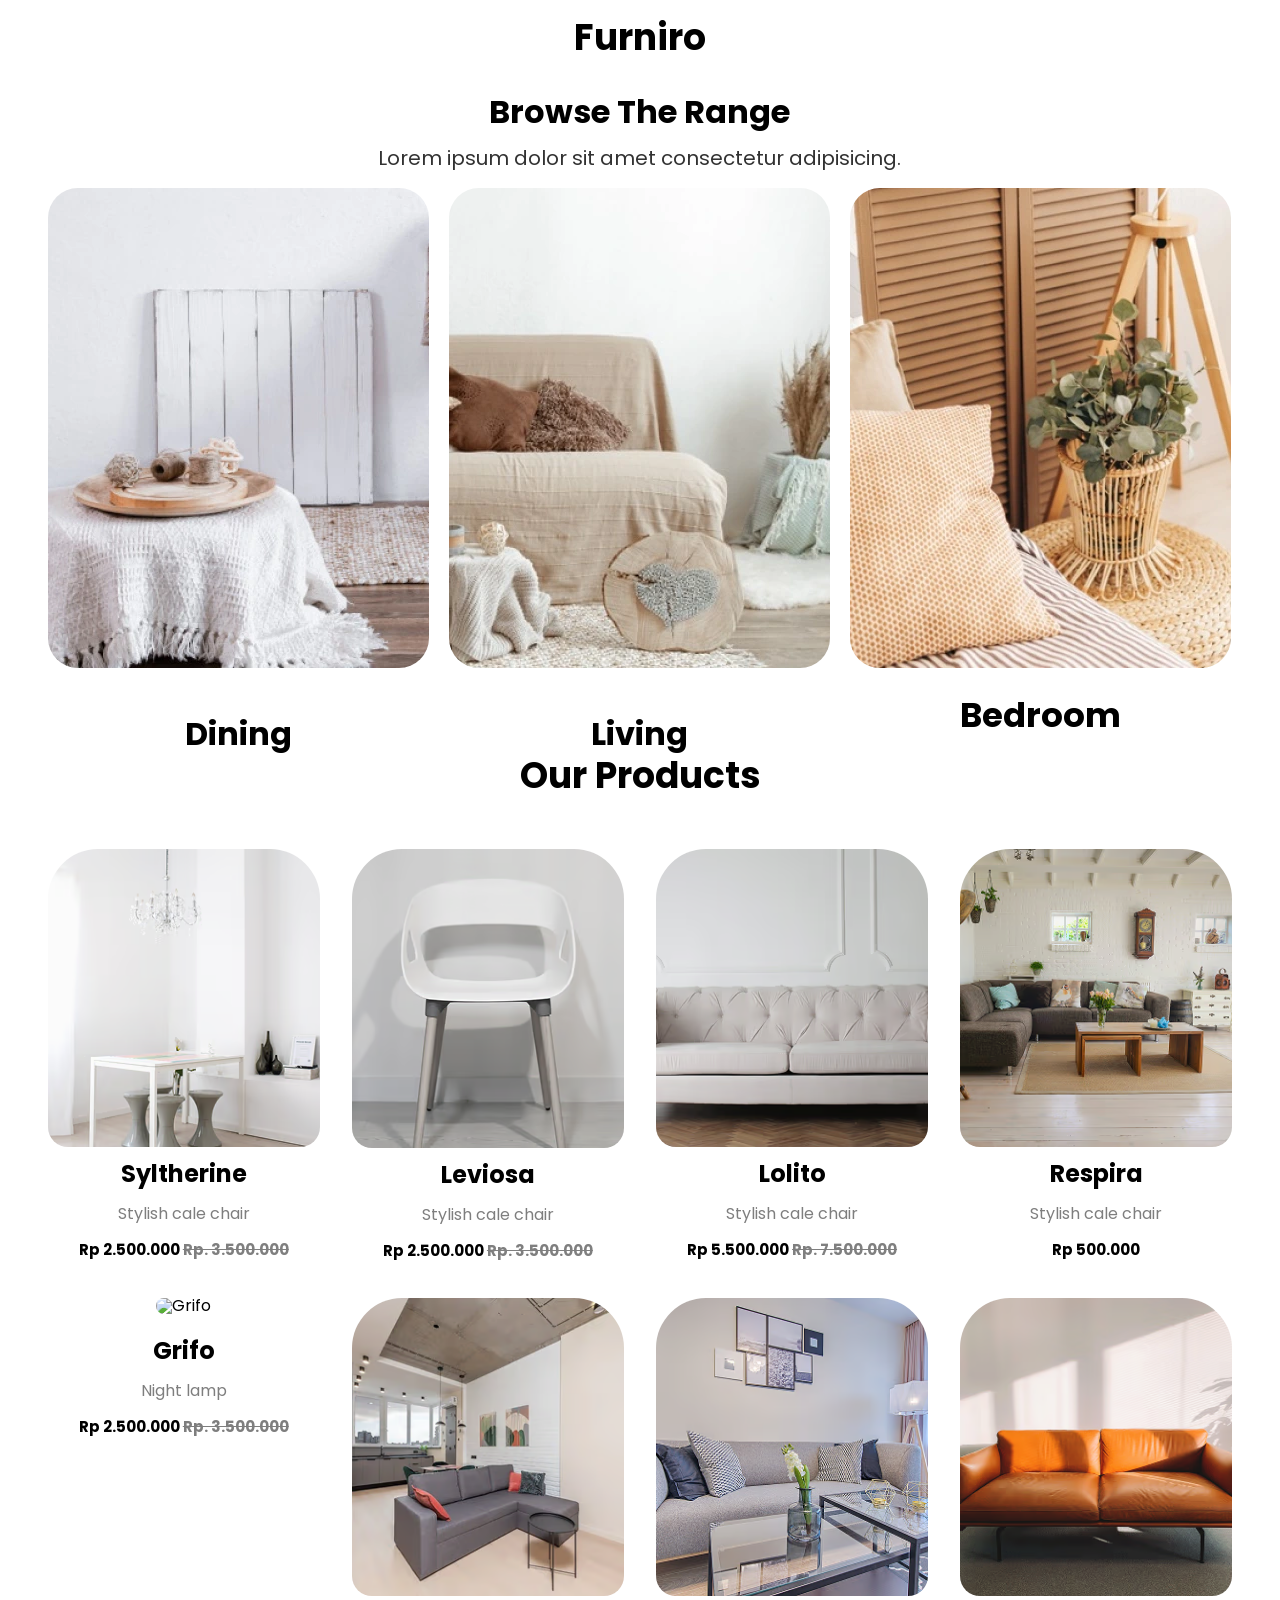
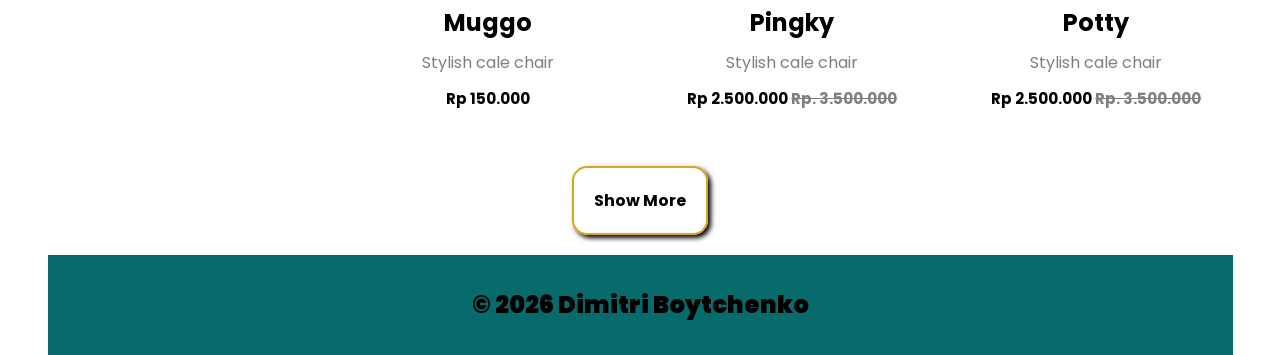
==== lesson_13/index.html @ 2de2169a "Update index.html" ====
<!doctype html>
<!-- Ukraine - uk -->
<!-- Мова не визначена - zxx -->
<!-- Коди мов https://html-css.co.ua/html/lang-kodu-mov/ -->
<html lang="en">
  <head>
    <!-- Кодування тексту -->
    <meta charset="UTF-8" />
    <!-- Налаштування в'юпорту (адаптиву, масштабу тощо) -->
    <meta name="viewport" content="width=device-width, initial-scale=1.0" />
    <!-- Підключення віддалених шрифтів -->
    <link rel="preconnect" href="https://fonts.googleapis.com" />
    <link rel="preconnect" href="https://fonts.gstatic.com" crossorigin />
    <link
      href="https://fonts.googleapis.com/css2?family=Poppins:wght@300;400;500;600;700&display=swap"
      rel="stylesheet"
    />
    <link
      href="https://fonts.googleapis.com/css2?family=Montserrat:wght@400&display=swap"
      rel="stylesheet"
    />
    <link rel="stylesheet" href="css/fonts.css" />
    <link
      href="https://fonts.googleapis.com/css?family=Poppins:100,100italic,200,200italic,300,300italic,regular,italic,500,500italic,600,600italic,700,700italic,800,800italic,900,900italic"
      rel="stylesheet"
    />

    <!-- Файл підключення локальних шрифтів -->
    <link rel="stylesheet" href="css/fonts.css" />
    <!-- Файл обнулення стилів -->
    <link rel="stylesheet" href="css/reset.css" />
    <!--Підключення основного файлу стилів -->
    <link rel="stylesheet" href="css/style.css" />
    <!-- Заголовок сторінки в браузері (вкладці) -->
    <title>Lesson 13</title>
  </head>
  <body>
    <div class="wrapper">
      <header>
        <h1>Furniro</h1>
      </header>
      <main>
        <div class="group">
          <h2 class="group__title">Browse The Range</h2>
          <p class="group__text">
            Lorem ipsum dolor sit amet consectetur adipisicing.
          </p>
          <div class="group__items item">
            <div class="item__card item__dining">
              <img src="img/dining.webp" alt="dining" class="item__image" />
              <h2 class="item__title">Dining</h2>
            </div>
            <div class="item__card item__living">
              <img src="img/living.webp" alt="living" class="item__image" />
              <h2 class="item__title">Living</h2>
            </div>
            <div class="item__card item__bedroom">
              <img src="img/bedroom.webp" alt="bedroom" class="item__image" />
              <h4 class="item__title">Bedroom</h4>
            </div>
          </div>
        </div>

        <div class="products">
          <h3 class="products__title">Our Products</h3>
          <div class="products__container">
            <div class="products__card card">
              <div class="card__popup popup">
                <button class="button__popup">Add to cart</button>
                <div class="popup__body">
                  <div class="popup__share">
                    <p class="popup__text">Share</p>
                  </div>
                  <div class="popup__compare">
                    <p class="popup__text">Compare</p>
                  </div>
                  <div class="popup__like">
                    <p class="popup__text">Like</p>
                  </div>
                </div>
              </div>
              <div class="card__head">
                <div class="card__head-promo">
                  <p class="card__head-promo-text"></p>
                </div>
                <img src="img/image-1.avif" alt="#" class="card__head-image" />
              </div>
              <div class="card__body body">
                <div class="body__title">
                  <p>Syltherine</p>
                </div>
                <p class="body__text body__text-opacity">Stylish cale chair</p>
                <div class="body__price">
                  <p>
                    Rp 2.500.000
                    <span class="body__text-opacity"> Rp. 3.500.000</span>
                  </p>
                </div>
              </div>
            </div>
            <div class="products__card card">
              <div class="card__popup popup">
                <button class="button__popup">Add to cart</button>
                <div class="popup__body">
                  <div class="popup__share">
                    <p class="popup__text">Share</p>
                  </div>
                  <div class="popup__compare">
                    <p class="popup__text">Compare</p>
                  </div>
                  <div class="popup__like">
                    <p class="popup__text">Like</p>
                  </div>
                </div>
              </div>
              <div class="card__head">
                <div class="card__head-promo">
                  <p class="card__head-promo-text"></p>
                </div>
                <img
                  src="img/image-2.avif"
                  alt="Leviosa"
                  class="card__head-image"
                />
              </div>
              <div class="card__body body">
                <div class="body__title">
                  <p>Leviosa</p>
                </div>
                <p class="body__text body__text-opacity">Stylish cale chair</p>
                <div class="body__price">
                  <p>
                    Rp 2.500.000
                    <span class="body__text-opacity"> Rp. 3.500.000</span>
                  </p>
                </div>
              </div>
            </div>
            <div class="products__card card">
              <div class="card__popup popup">
                <button class="button__popup">Add to cart</button>
                <div class="popup__body">
                  <div class="popup__share">
                    <p class="popup__text">Share</p>
                  </div>
                  <div class="popup__compare">
                    <p class="popup__text">Compare</p>
                  </div>
                  <div class="popup__like">
                    <p class="popup__text">Like</p>
                  </div>
                </div>
              </div>
              <div class="card__head">
                <div class="card__head-promo">
                  <p class="card__head-promo-text"></p>
                </div>
                <img
                  src="img/image-3.avif"
                  alt="Lolito"
                  class="card__head-image"
                />
              </div>
              <div class="card__body body">
                <div class="body__title">
                  <p>Lolito</p>
                </div>
                <p class="body__text body__text-opacity">Stylish cale chair</p>
                <div class="body__price">
                  <p>
                    Rp 5.500.000
                    <span class="body__text-opacity"> Rp. 7.500.000</span>
                  </p>
                </div>
              </div>
            </div>
            <div class="products__card card">
              <div class="card__popup popup">
                <button class="button__popup">Add to cart</button>
                <div class="popup__body">
                  <div class="popup__share">
                    <p class="popup__text">Share</p>
                  </div>
                  <div class="popup__compare">
                    <p class="popup__text">Compare</p>
                  </div>
                  <div class="popup__like">
                    <p class="popup__text">Like</p>
                  </div>
                </div>
              </div>
              <div class="card__head">
                <div class="card__head-promo">
                  <p class="card__head-promo-text"></p>
                </div>
                <img
                  src="img/image-4.avif"
                  alt="Respira"
                  class="card__head-image"
                />
              </div>
              <div class="card__body body">
                <div class="body__title">
                  <p>Respira</p>
                </div>
                <p class="body__text body__text-opacity">Stylish cale chair</p>
                <div class="body__price">
                  <p>Rp 500.000</p>
                </div>
              </div>
            </div>
            <div class="products__card card">
              <div class="card__popup popup">
                <button class="button__popup">Add to cart</button>
                <div class="popup__body">
                  <div class="popup__share">
                    <p class="popup__text">Share</p>
                  </div>
                  <div class="popup__compare">
                    <p class="popup__text">Compare</p>
                  </div>
                  <div class="popup__like">
                    <p class="popup__text">Like</p>
                  </div>
                </div>
              </div>
              <div class="card__head">
                <div class="card__head-promo">
                  <p class="card__head-promo-text"></p>
                </div>
                <img
                  src="img/image-5.avif"
                  alt="Grifo"
                  class="card__head-image"
                />
              </div>
              <div class="card__body body">
                <div class="body__title">
                  <p>Grifo</p>
                </div>
                <p class="body__text body__text-opacity">Night lamp</p>
                <div class="body__price">
                  <p>
                    Rp 2.500.000
                    <span class="body__text-opacity"> Rp. 3.500.000</span>
                  </p>
                </div>
              </div>
            </div>
            <div class="products__card card">
              <div class="card__popup popup">
                <button class="button__popup">Add to cart</button>
                <div class="popup__body">
                  <div class="popup__share">
                    <p class="popup__text">Share</p>
                  </div>
                  <div class="popup__compare">
                    <p class="popup__text">Compare</p>
                  </div>
                  <div class="popup__like">
                    <p class="popup__text">Like</p>
                  </div>
                </div>
              </div>
              <div class="card__head">
                <div class="card__head-promo">
                  <p class="card__head-promo-text"></p>
                </div>
                <img
                  src="img/image-6.avif"
                  alt="muggo"
                  class="card__head-image"
                />
              </div>
              <div class="card__body body">
                <div class="body__title">
                  <p>Muggo</p>
                </div>
                <p class="body__text body__text-opacity">Stylish cale chair</p>
                <div class="body__price">
                  <p>Rp 150.000</p>
                </div>
              </div>
            </div>
            <div class="products__card card">
              <div class="card__popup popup">
                <button class="button__popup">Add to cart</button>
                <div class="popup__body">
                  <div class="popup__share">
                    <p class="popup__text">Share</p>
                  </div>
                  <div class="popup__compare">
                    <p class="popup__text">Compare</p>
                  </div>
                  <div class="popup__like">
                    <p class="popup__text">Like</p>
                  </div>
                </div>
              </div>
              <div class="card__head">
                <div class="card__head-promo">
                  <p class="card__head-promo-text"></p>
                </div>
                <img
                  src="img/image-7.avif"
                  alt="Pingky"
                  class="card__head-image"
                />
              </div>
              <div class="card__body body">
                <div class="body__title">
                  <p>Pingky</p>
                </div>
                <p class="body__text body__text-opacity">Stylish cale chair</p>
                <div class="body__price">
                  <p>
                    Rp 2.500.000
                    <span class="body__text-opacity"> Rp. 3.500.000</span>
                  </p>
                </div>
              </div>
            </div>
            <div class="products__card card">
              <div class="card__popup popup">
                <button class="button__popup">Add to cart</button>
                <div class="popup__body">
                  <div class="popup__share">
                    <p class="popup__text">Share</p>
                  </div>
                  <div class="popup__compare">
                    <p class="popup__text">Compare</p>
                  </div>
                  <div class="popup__like">
                    <p class="popup__text">Like</p>
                  </div>
                </div>
              </div>
              <div class="card__head">
                <div class="card__head-promo">
                  <p class="card__head-promo-text"></p>
                </div>
                <img src="img/image-8.avif" alt="" class="card__head-image" />
              </div>
              <div class="card__body body">
                <div class="body__title">
                  <p>Potty</p>
                </div>
                <p class="body__text body__text-opacity">Stylish cale chair</p>
                <div class="body__price">
                  <p>
                    Rp 2.500.000
                    <span class="body__text-opacity"> Rp. 3.500.000</span>
                  </p>
                </div>
              </div>
            </div>
          </div>
          <div class="product__footer">
            <button class="products__button">Show More</button>
          </div>
        </div>
      </main>
      <footer>
        <p>&copy; 2026 Dimitri Boytchenko</p>
      </footer>
    </div>
  </body>
</html>
---- lesson_13/css/fonts.css ----
/* @font-face {
	font-family: "InterDisplay";
	src: url("../fonts/InterDisplay-Regular.woff2") format("woff2");
	font-weight: 400;
	font-style: normal;
	font-display: swap;
}
@font-face {
	font-family: "InterDisplay";
	src: url("../fonts/InterDisplay-Medium.woff2") format("woff2");
	font-weight: 500;
	font-style: normal;
	font-display: swap;
}
@font-face {
	font-family: "InterDisplay";
	src: url("../fonts/InterDisplay-SemiBold.woff2") format("woff2");
	font-weight: 600;
	font-style: normal;
	font-display: swap;
}
@font-face {
	font-family: "InterDisplay";
	src: url("../fonts/InterDisplay-Italic.woff2") format("woff2");
	font-weight: 400;
	font-style: italic;
	font-display: swap;
} */
@font-face {
	font-family: "Poppins";
	src: url("../fonts/Poppins/Poppins-Black.ttf") format("woff2");
	font-weight: 400;
	font-style: black;
	font-display: swap;
}
@font-face {
	font-family: "Poppins";
	src: url("../fonts/Poppins/Poppins-Regular.ttf") format("woff2");
	font-weight: 400;
	font-style: normal;
	font-display: swap;
}@font-face {
	font-family: "Poppins";
	src: url("../fonts/Poppins/Poppins-Bold.ttf") format("woff2");
	font-weight: 600;
	font-style: normal;
	font-display: swap;
}@font-face {
	font-family: "Poppins";
	src: url("../fonts/Poppins/Poppins-ExtraBold.ttf") format("woff2");
	font-weight: 900;
	font-style: normal;
	font-display: swap;
}
@font-face {
	font-family: "Poppins";
	src: url("../fonts/Poppins/Poppins-Italic.ttf") format("woff2");
	font-weight: 400;
	font-style: italic;
	font-display: swap;
}
---- lesson_13/css/fonts.css ----
/* @font-face {
	font-family: "InterDisplay";
	src: url("../fonts/InterDisplay-Regular.woff2") format("woff2");
	font-weight: 400;
	font-style: normal;
	font-display: swap;
}
@font-face {
	font-family: "InterDisplay";
	src: url("../fonts/InterDisplay-Medium.woff2") format("woff2");
	font-weight: 500;
	font-style: normal;
	font-display: swap;
}
@font-face {
	font-family: "InterDisplay";
	src: url("../fonts/InterDisplay-SemiBold.woff2") format("woff2");
	font-weight: 600;
	font-style: normal;
	font-display: swap;
}
@font-face {
	font-family: "InterDisplay";
	src: url("../fonts/InterDisplay-Italic.woff2") format("woff2");
	font-weight: 400;
	font-style: italic;
	font-display: swap;
} */
@font-face {
	font-family: "Poppins";
	src: url("../fonts/Poppins/Poppins-Black.ttf") format("woff2");
	font-weight: 400;
	font-style: black;
	font-display: swap;
}
@font-face {
	font-family: "Poppins";
	src: url("../fonts/Poppins/Poppins-Regular.ttf") format("woff2");
	font-weight: 400;
	font-style: normal;
	font-display: swap;
}@font-face {
	font-family: "Poppins";
	src: url("../fonts/Poppins/Poppins-Bold.ttf") format("woff2");
	font-weight: 600;
	font-style: normal;
	font-display: swap;
}@font-face {
	font-family: "Poppins";
	src: url("../fonts/Poppins/Poppins-ExtraBold.ttf") format("woff2");
	font-weight: 900;
	font-style: normal;
	font-display: swap;
}
@font-face {
	font-family: "Poppins";
	src: url("../fonts/Poppins/Poppins-Italic.ttf") format("woff2");
	font-weight: 400;
	font-style: italic;
	font-display: swap;
}
---- lesson_13/css/style.css ----
/* @import url(https://fonts.googleapis.com/css?family=Poppins:100,100italic,200,200italic,300,300italic,regular,italic,500,500italic,600,600italic,700,700italic,800,800italic,900,900italic); */
/* font-family: "Poppins", serif; */
/* font-family: "Poppins", cursive;
font-family: "Poppins", fantasy;
font-family: "Poppins", monospace; */
body{
	font-family: "Poppins", sans-serif;
  font-weight: normal;
	margin: 0 auto;
}
.wrapper{
	margin: 0 auto;
	display: flex;
	flex-direction: column;
	min-height: 100%;
	overflow: clip;
	width: 1185px;

}
header{
	text-align: center;
}
.wrapper>main{
	
	flex-grow: 1;
}
[class*="__container"] {
	max-width: 1185px;
	
}
h1{
	padding: 20px;
	font-weight: bold;
	font-size: 4cqmin;

}
h2{
	padding: 20px;
	font-weight: bold;
	font-size: 32px;

}
h4{
	font-size: 34px;
	font-weight: bold;
}
.group__text{
	font-size: 20px;
	opacity: 0.8;
	padding-bottom: 20px;
}
.group{
	max-width: 1183px;
	margin-bottom: 19px;
	/* border: 2px solid black; */
	text-align: center;

}
.group__items{
	display: flex;
	flex-direction: row;
	text-align: center;
	justify-content: space-between;
}
.item__card{
	
	max-width: 381px;
	max-height: 480px;
	gap: 30px;
	border-radius: 30px;
	justify-content: space-between;
}
/* .item__card:not(:last-child){
	padding-right: 20px;
} */
.item__image{
	position: relative;
	border-radius: 30px;
	margin-bottom: 30px;
}
.product__overlay {
	position: absolute;
}


.products__container{
	display: flex;
	flex-wrap: wrap;
	
	/* border: 2px solid red; */
	
	margin-top: 55px;
	text-align: center;
	text-align: center;
	justify-content: space-between;
}
.products__title{
	margin-top: 90px;
	
	text-align: center;
	font-size: 36px;
	font-weight: bold;
}
.products__card{
	display: flex;
	flex-direction: row;
	width: 23%;
}
.card__popup {
	position: absolute;
	top: 0;
	left: 0;
	width: 100%;
	height: 100%;

	background-color: rgba(58, 58, 58, 0.72);
  color: goldenrod;

	display: flex;
	flex-direction: column;
	justify-content: center;
	align-items: center;
	gap: 25px;

	opacity: 0;
	visibility: hidden;

	transition: all 0.3s ease;
}
.card{
	display: flex;
	position: relative;
	flex-direction: column;
	border-radius: 50px;
	overflow: hidden;
	margin-bottom: 15px;
}
.card:hover .card__popup {
	opacity: 1;
	visibility: visible;
}

.card__head-image{
	border-radius: 20px;
	margin-bottom: 10px;
	height: 100%;

}
.body{
	padding: 15px;
text-align: center;
}
.body__title{
	font-size: 24px;
	font-weight: bold;
	padding-bottom: 10px;
}
.body__price{
	font-size: 15px;
	font-weight: bold;
	padding: 10px 0;
}
.body__text{
	padding: 10px;
}
.body__text-opacity{
	opacity: 0.5;
	
}
.body__price span{
	text-decoration-line: line-through;
}
.product__footer{
	text-align: center;
	padding: 20px;
	font-weight: bold;
}


footer{
	height: 100px;
	text-align: center;
 font-weight: 900;
 font-size: 24px;
	background-color: rgb(7, 107, 107);
line-height: 100px;
	color: #000;
	}
	.products__button{
		padding: 20px;
		border: 2px solid goldenrod;
		border-radius: 15px;
		box-shadow: 3px 3px 5px black;
	}
	.products__button:hover{
	background-color: #ccc;
	transition: all 2s ease;
	box-shadow: 4px 4px 6px rgb(136, 103, 18);
	}
	.button__popup{
		padding: 20px 30px;
		background: white;
		color: goldenrod;
	}
	.card__popup{}

	.popup{}
	
	.button__popup{

	}
	
	/* .popup__body{
		color: white;
		position: relative;
	} 
	
	.popup__share::before{
	content: url(../imageOrigin/popup/share.svg);
	} 
	
	.popup__text{} 
	
	.popup__compare::before{
content: url(../imageOrigin/popup/compare.svg);
	} 
	
	.popup__like{
		
		content: url(../imageOrigin/popup/heart.svg);

	} 
	.popup_share,
	.popup_compare,
	.popup_like{
		display: flex;
		align-items: center;
		gap: 8px;
	}
	.popup_share,
.popup_compare,
.popup_like{
	display: flex;
	align-items: center;
	gap: 8px;
}
	
.popup_body{
	display: flex;
	justify-content: center;
	align-items: center;
	gap: 20px;
	color: white;
}
.popup_like{
	position: relative;
	left: 0;
	top: 0;
	content: url(...);
} */
.popup__body {
	display: flex;
	justify-content: center;
	align-items: center;
	gap: 20px;
	color: white;
}

.popup__share,
.popup__compare,
.popup__like {
	display: flex;
	align-items: center;
	gap: 8px;
}

.popup__share::before,
.popup__compare::before,
.popup__like::before {
	content: "";
	width: 16px;
	height: 16px;
	flex: 0 0 16px;
}

.popup__share::before {
	background: url("../imageOrigin/popup/share.svg") center / contain no-repeat;
}

.popup__compare::before {
	background: url("../imageOrigin/popup/compare.svg") center / contain no-repeat;
}

.popup__like::before {
	background: url("../imageOrigin/popup/heart.svg") center / contain no-repeat;
}
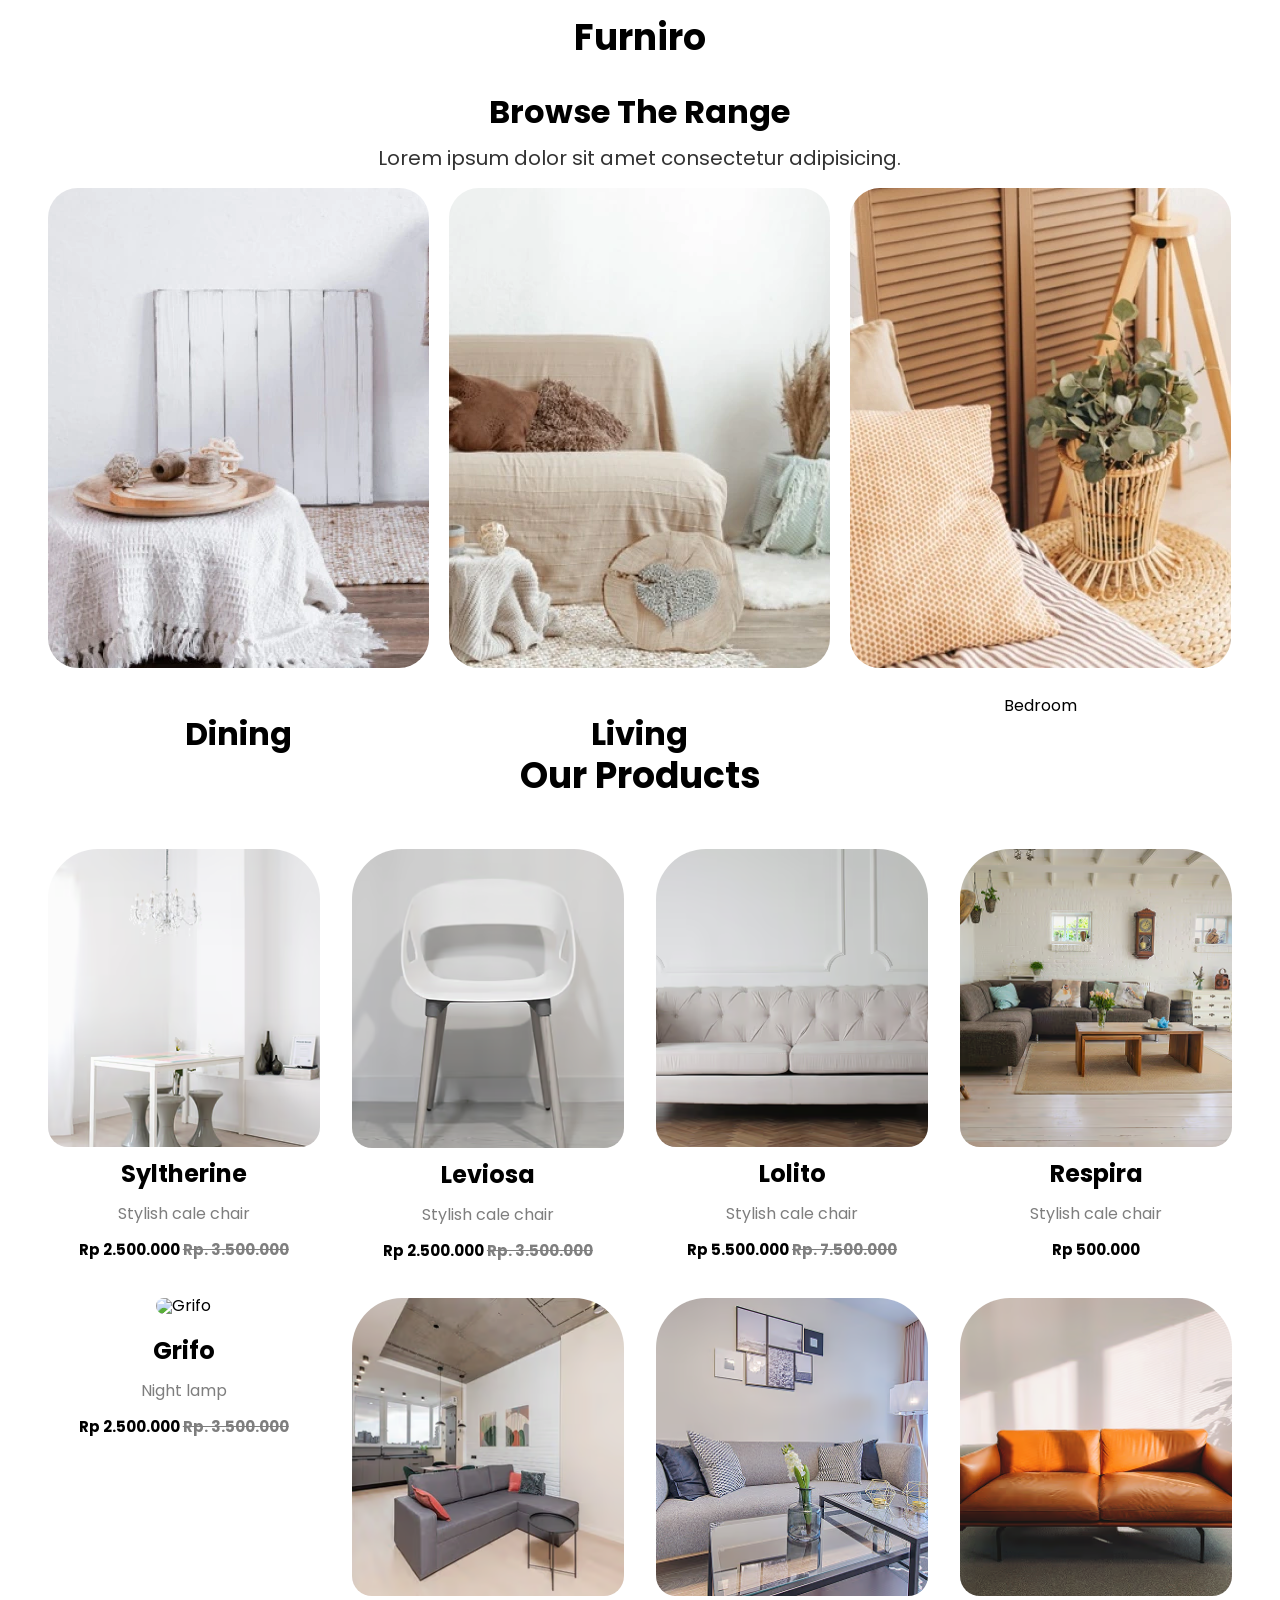
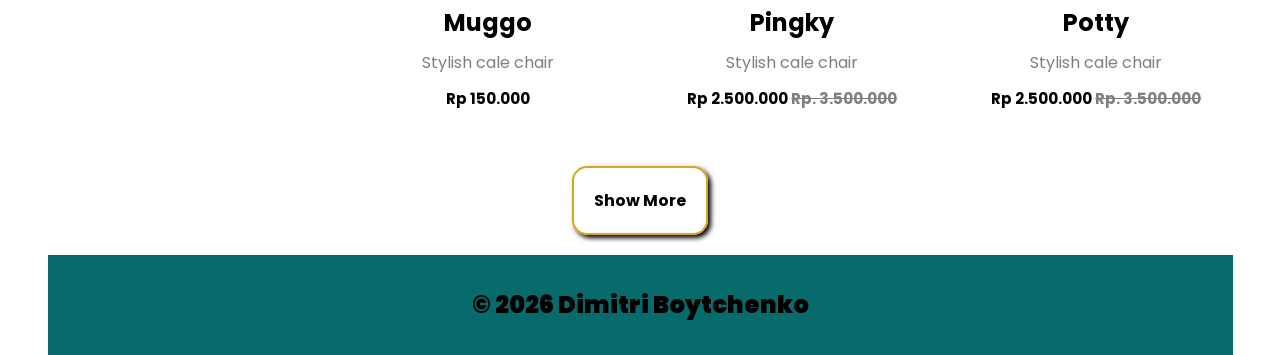
==== commit 512734a6: "Update index.html" ====
--- a/lesson_13/index.html
+++ b/lesson_13/index.html
@@ -56,7 +56,7 @@
             </div>
             <div class="item__card item__bedroom">
               <img src="img/bedroom.webp" alt="bedroom" class="item__image" />
-              <h4 class="item__title">Bedroom</h4>
+              <h3 class="item__title">Bedroom</h3>
             </div>
           </div>
         </div>
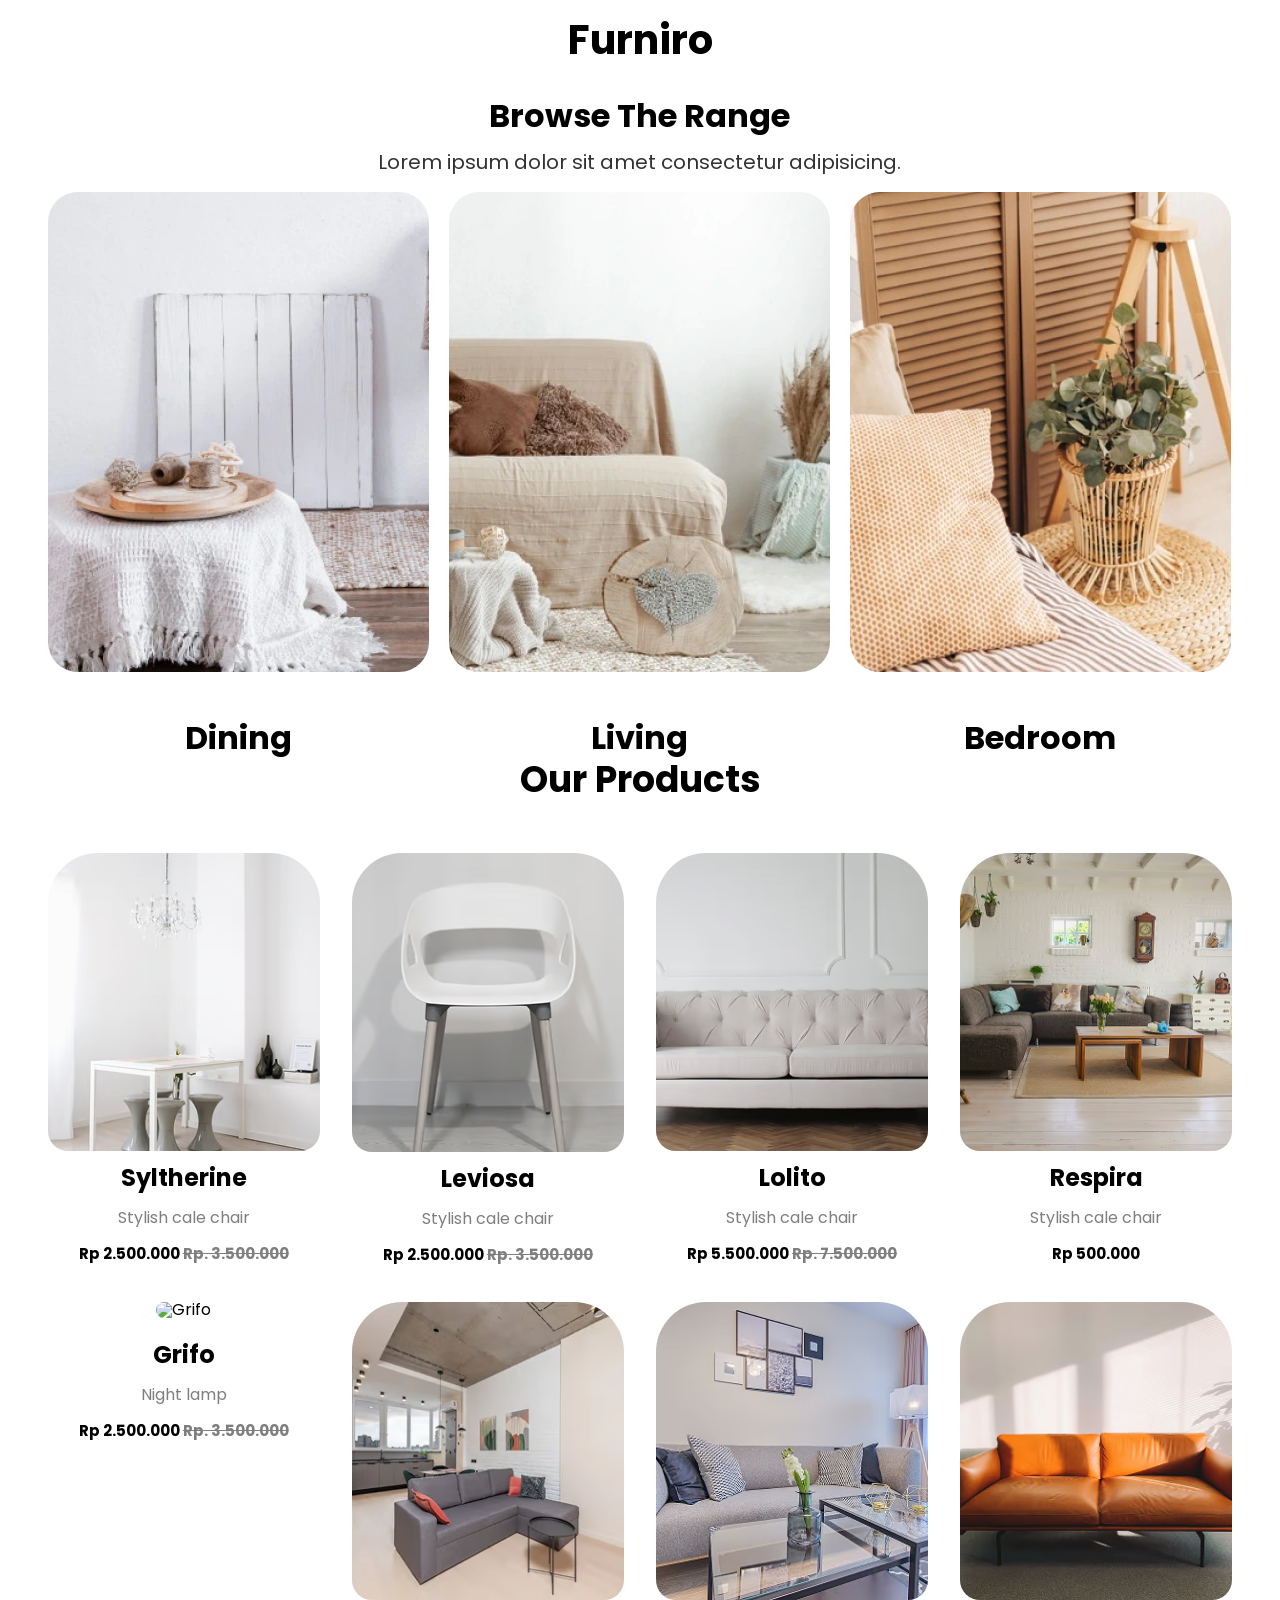
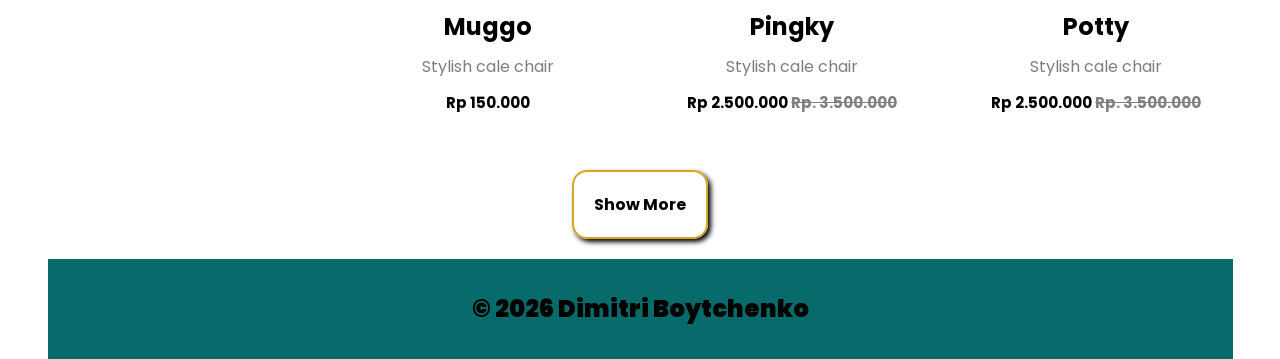
==== commit 0361d2db: "Update index.html" ====
--- a/lesson_13/index.html
+++ b/lesson_13/index.html
@@ -56,7 +56,7 @@
             </div>
             <div class="item__card item__bedroom">
               <img src="img/bedroom.webp" alt="bedroom" class="item__image" />
-              <h3 class="item__title">Bedroom</h3>
+              <h2 class="item__title">Bedroom</h2>
             </div>
           </div>
         </div>
--- a/lesson_13/css/fonts.css
+++ b/lesson_13/css/fonts.css
@@ -30,7 +30,7 @@
 	font-family: "Poppins";
 	src: url("../fonts/Poppins/Poppins-Black.ttf") format("woff2");
 	font-weight: 400;
-	font-style: black;
+	font-style: normal;
 	font-display: swap;
 }
 @font-face {
--- a/lesson_13/css/fonts.css
+++ b/lesson_13/css/fonts.css
@@ -30,7 +30,7 @@
 	font-family: "Poppins";
 	src: url("../fonts/Poppins/Poppins-Black.ttf") format("woff2");
 	font-weight: 400;
-	font-style: black;
+	font-style: normal;
 	font-display: swap;
 }
 @font-face {
--- a/lesson_13/css/style.css
+++ b/lesson_13/css/style.css
@@ -1,8 +1,4 @@
-/* @import url(https://fonts.googleapis.com/css?family=Poppins:100,100italic,200,200italic,300,300italic,regular,italic,500,500italic,600,600italic,700,700italic,800,800italic,900,900italic); */
-/* font-family: "Poppins", serif; */
-/* font-family: "Poppins", cursive;
-font-family: "Poppins", fantasy;
-font-family: "Poppins", monospace; */
+
 body{
 	font-family: "Poppins", sans-serif;
   font-weight: normal;
@@ -31,7 +27,7 @@
 h1{
 	padding: 20px;
 	font-weight: bold;
-	font-size: 4cqmin;
+	font-size: 40px;
 
 }
 h2{
@@ -293,4 +289,4 @@
 
 .popup__like::before {
 	background: url("../imageOrigin/popup/heart.svg") center / contain no-repeat;
-}+}
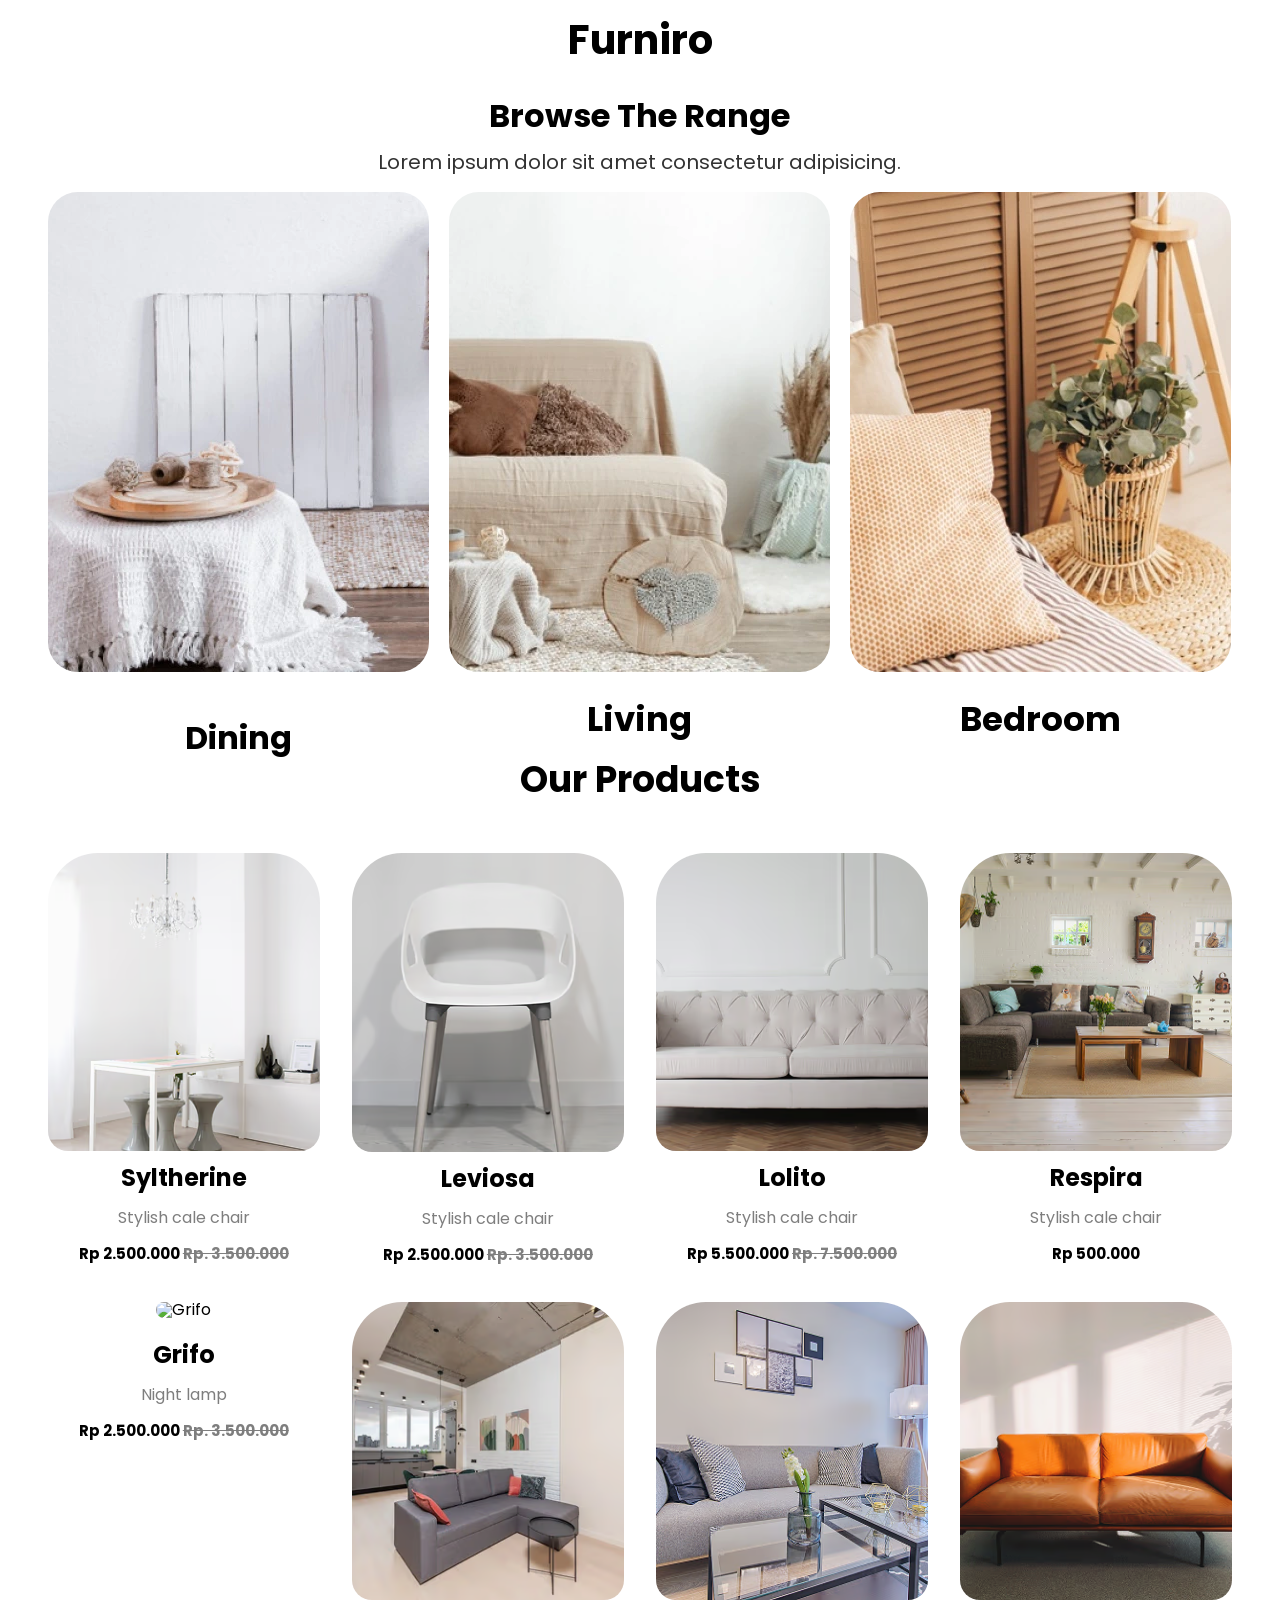
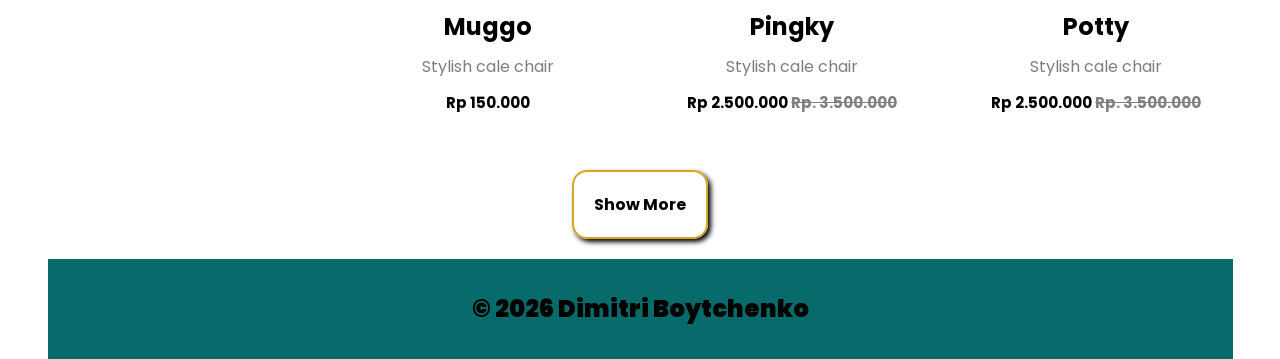
==== commit 031396b5: "Update index.html" ====
--- a/lesson_13/index.html
+++ b/lesson_13/index.html
@@ -52,11 +52,11 @@
             </div>
             <div class="item__card item__living">
               <img src="img/living.webp" alt="living" class="item__image" />
-              <h2 class="item__title">Living</h2>
+              <h4 class="item__title">Living</h4>
             </div>
             <div class="item__card item__bedroom">
               <img src="img/bedroom.webp" alt="bedroom" class="item__image" />
-              <h2 class="item__title">Bedroom</h2>
+              <h4 class="item__title">Bedroom</h4>
             </div>
           </div>
         </div>
@@ -366,3 +366,4 @@
     </div>
   </body>
 </html>
+
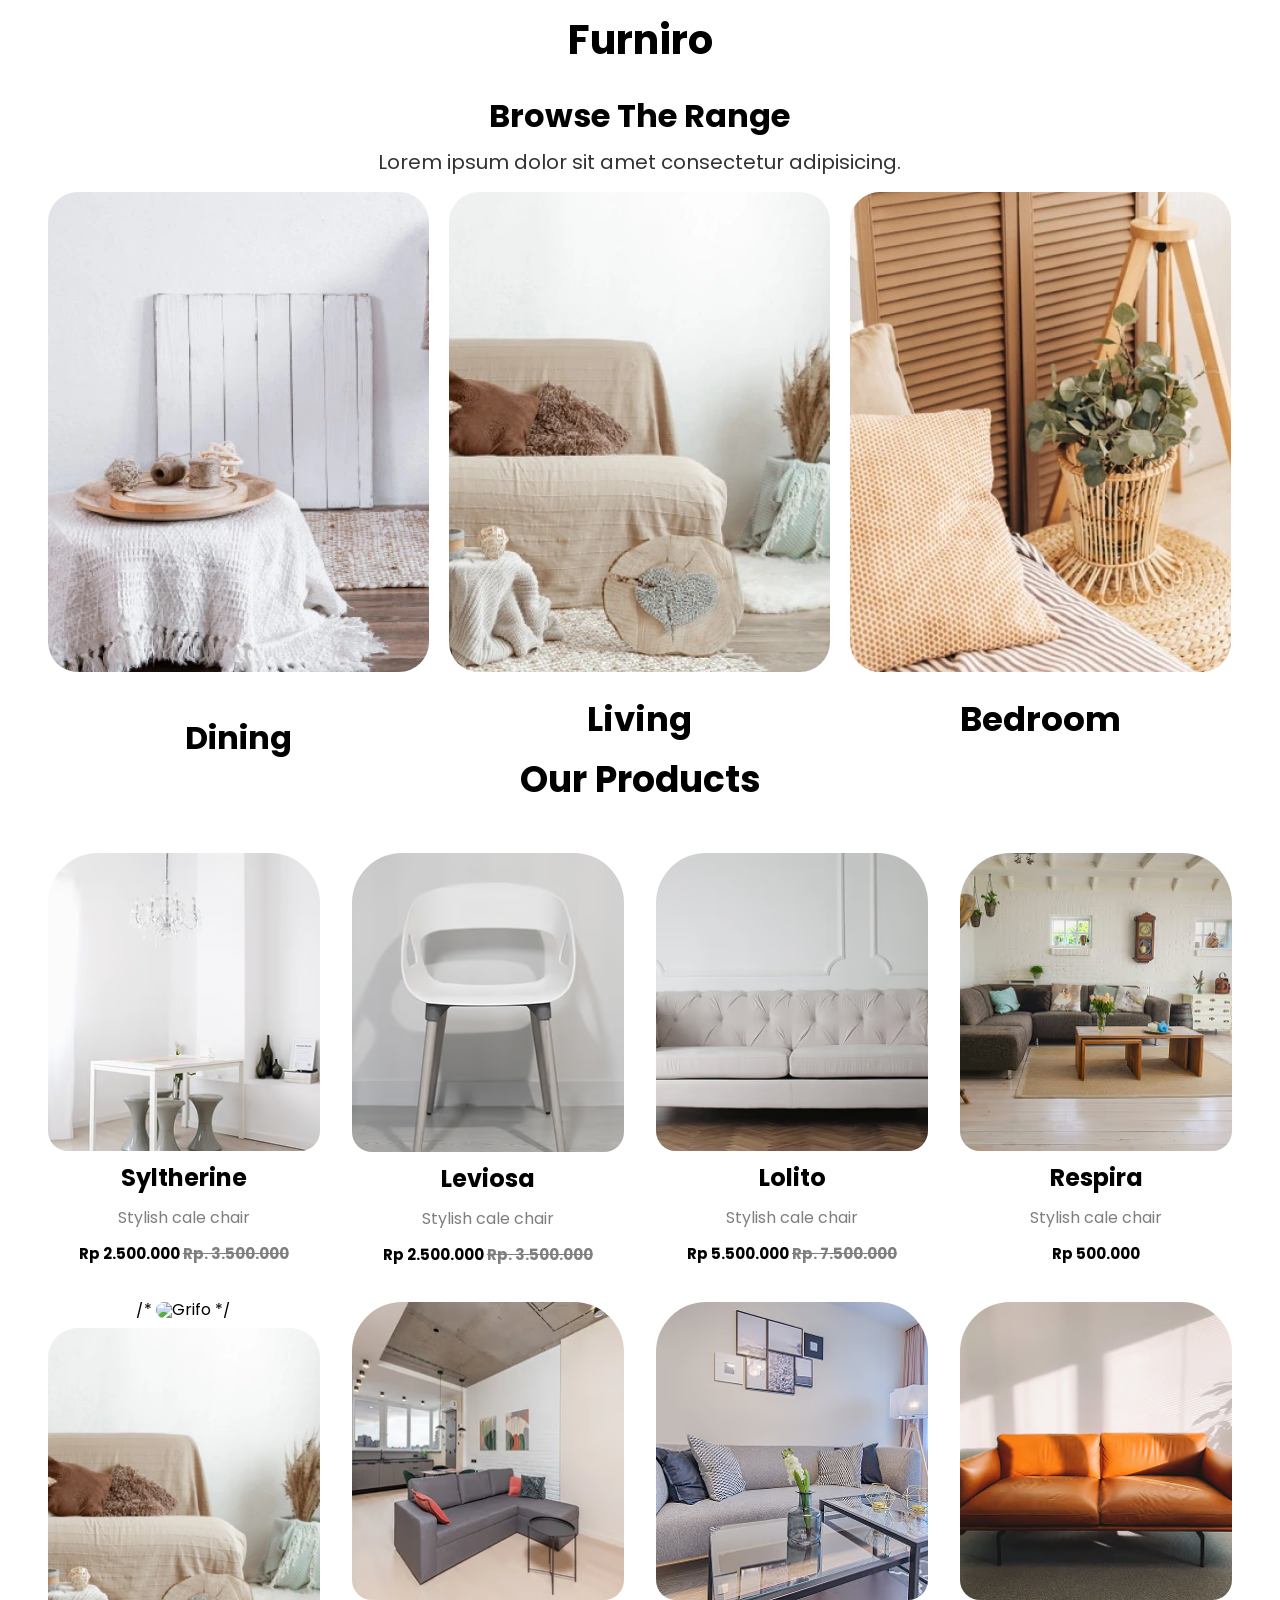
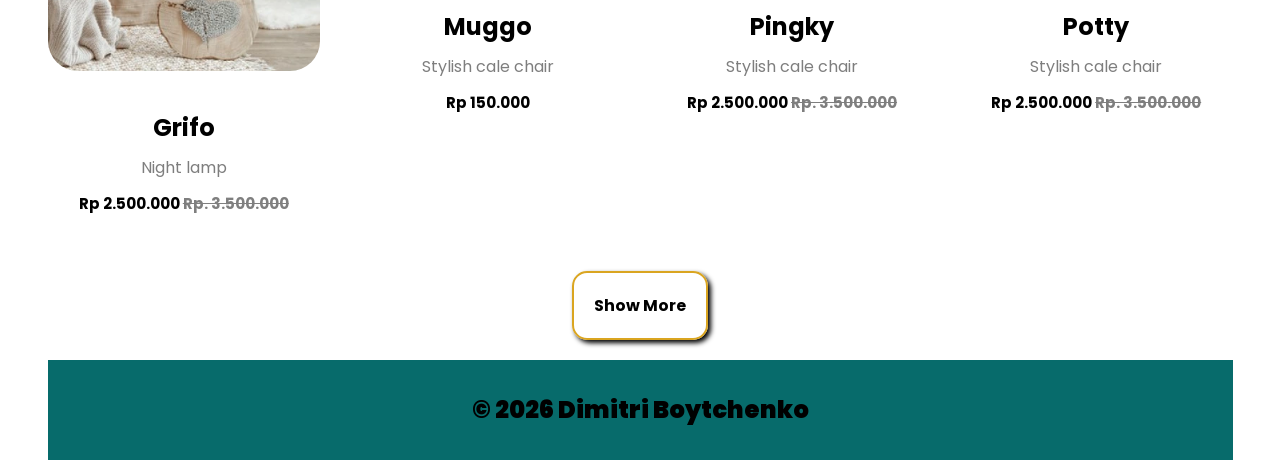
==== commit 00e7514f: "Update index.html" ====
--- a/lesson_13/index.html
+++ b/lesson_13/index.html
@@ -228,11 +228,14 @@
                 <div class="card__head-promo">
                   <p class="card__head-promo-text"></p>
                 </div>
+                /*
                 <img
                   src="img/image-5.avif"
                   alt="Grifo"
                   class="card__head-image"
                 />
+                */ 
+                 <img src="img/living.webp" alt="living" class="item__image" />
               </div>
               <div class="card__body body">
                 <div class="body__title">
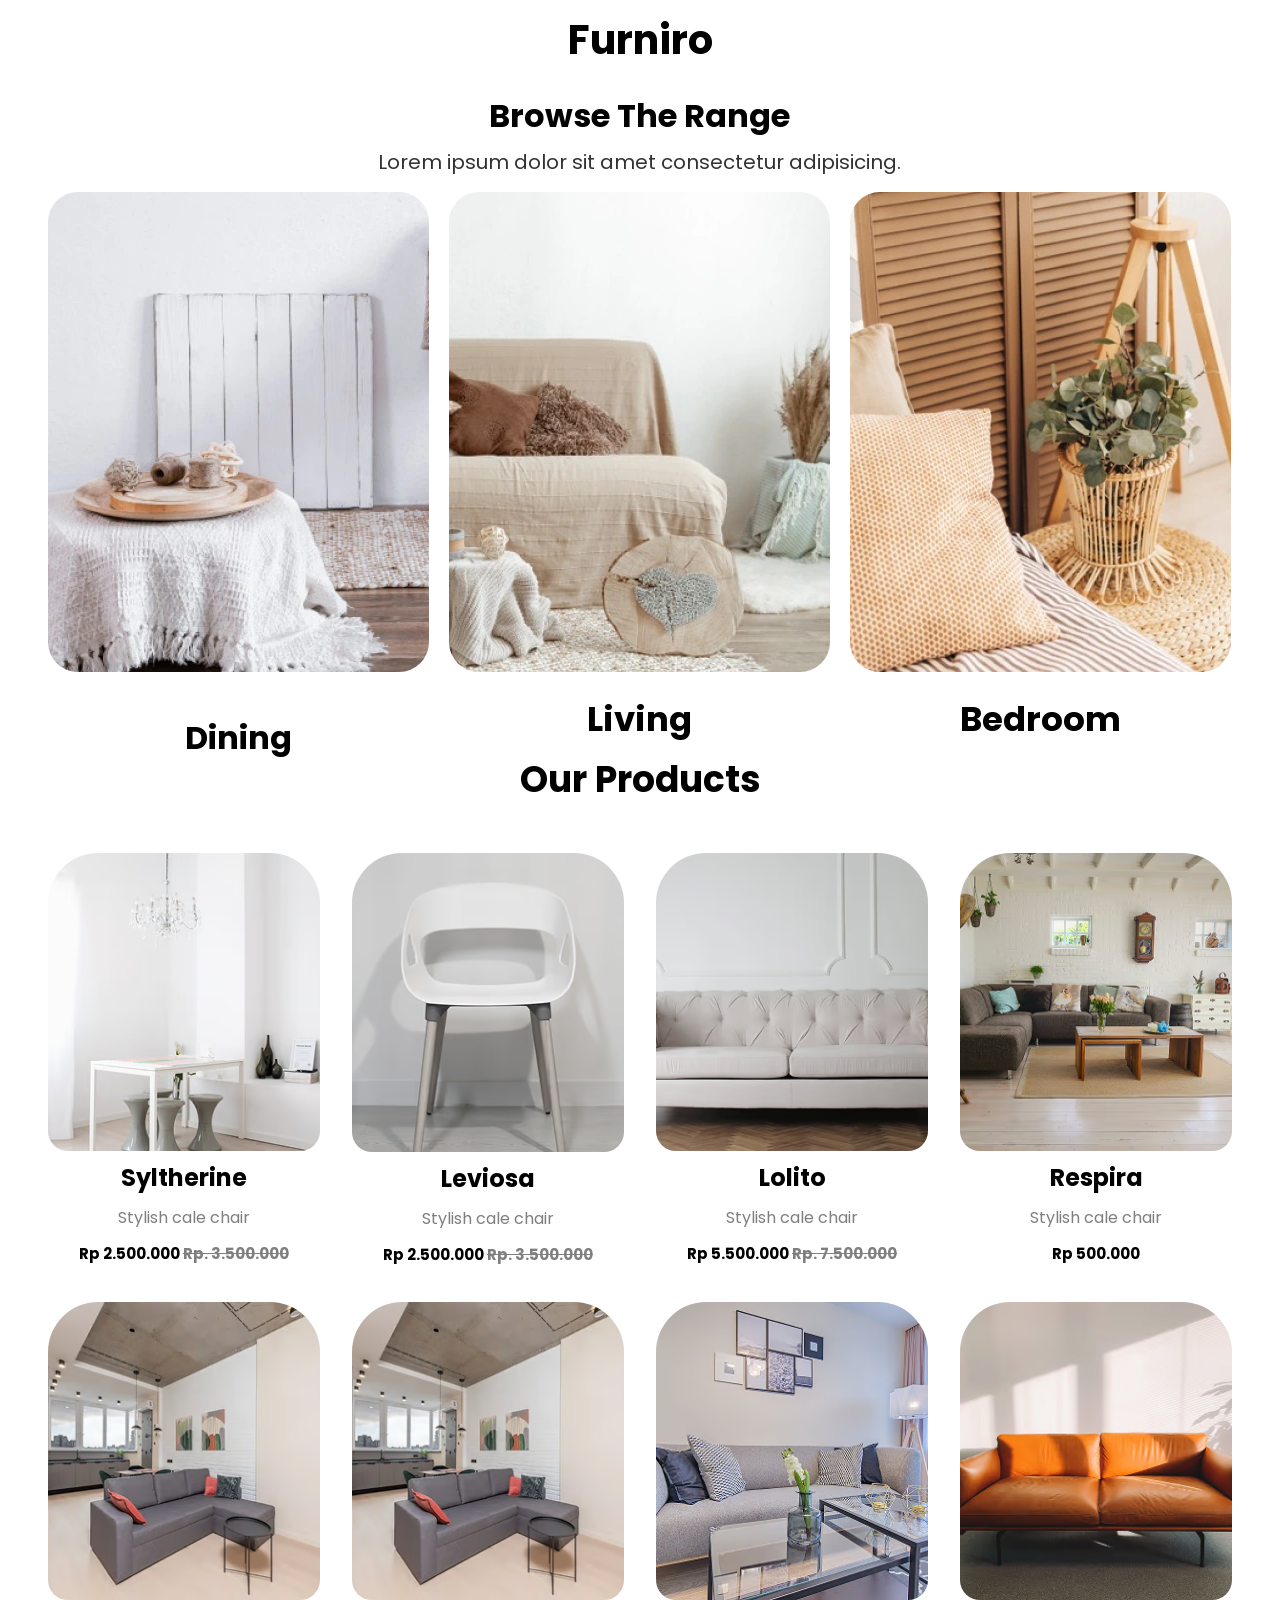
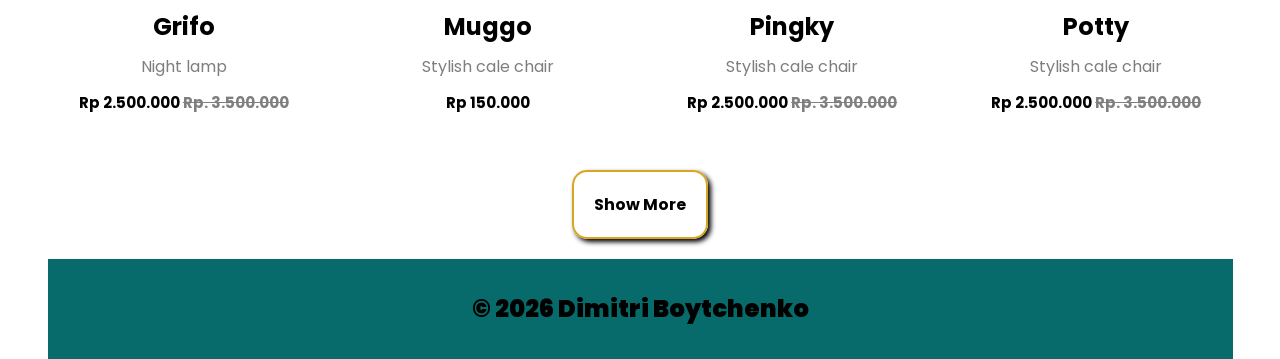
==== commit 5e70bf72: "Update index.html" ====
--- a/lesson_13/index.html
+++ b/lesson_13/index.html
@@ -228,14 +228,11 @@
                 <div class="card__head-promo">
                   <p class="card__head-promo-text"></p>
                 </div>
-                /*
-                <img
-                  src="img/image-5.avif"
-                  alt="Grifo"
-                  class="card__head-image"
-                />
-                */ 
-                 <img src="img/living.webp" alt="living" class="item__image" />
+               <img
+                  src="img/image-6.avif"
+                  alt="muggo"
+                  class="card__head-image"
+                />
               </div>
               <div class="card__body body">
                 <div class="body__title">
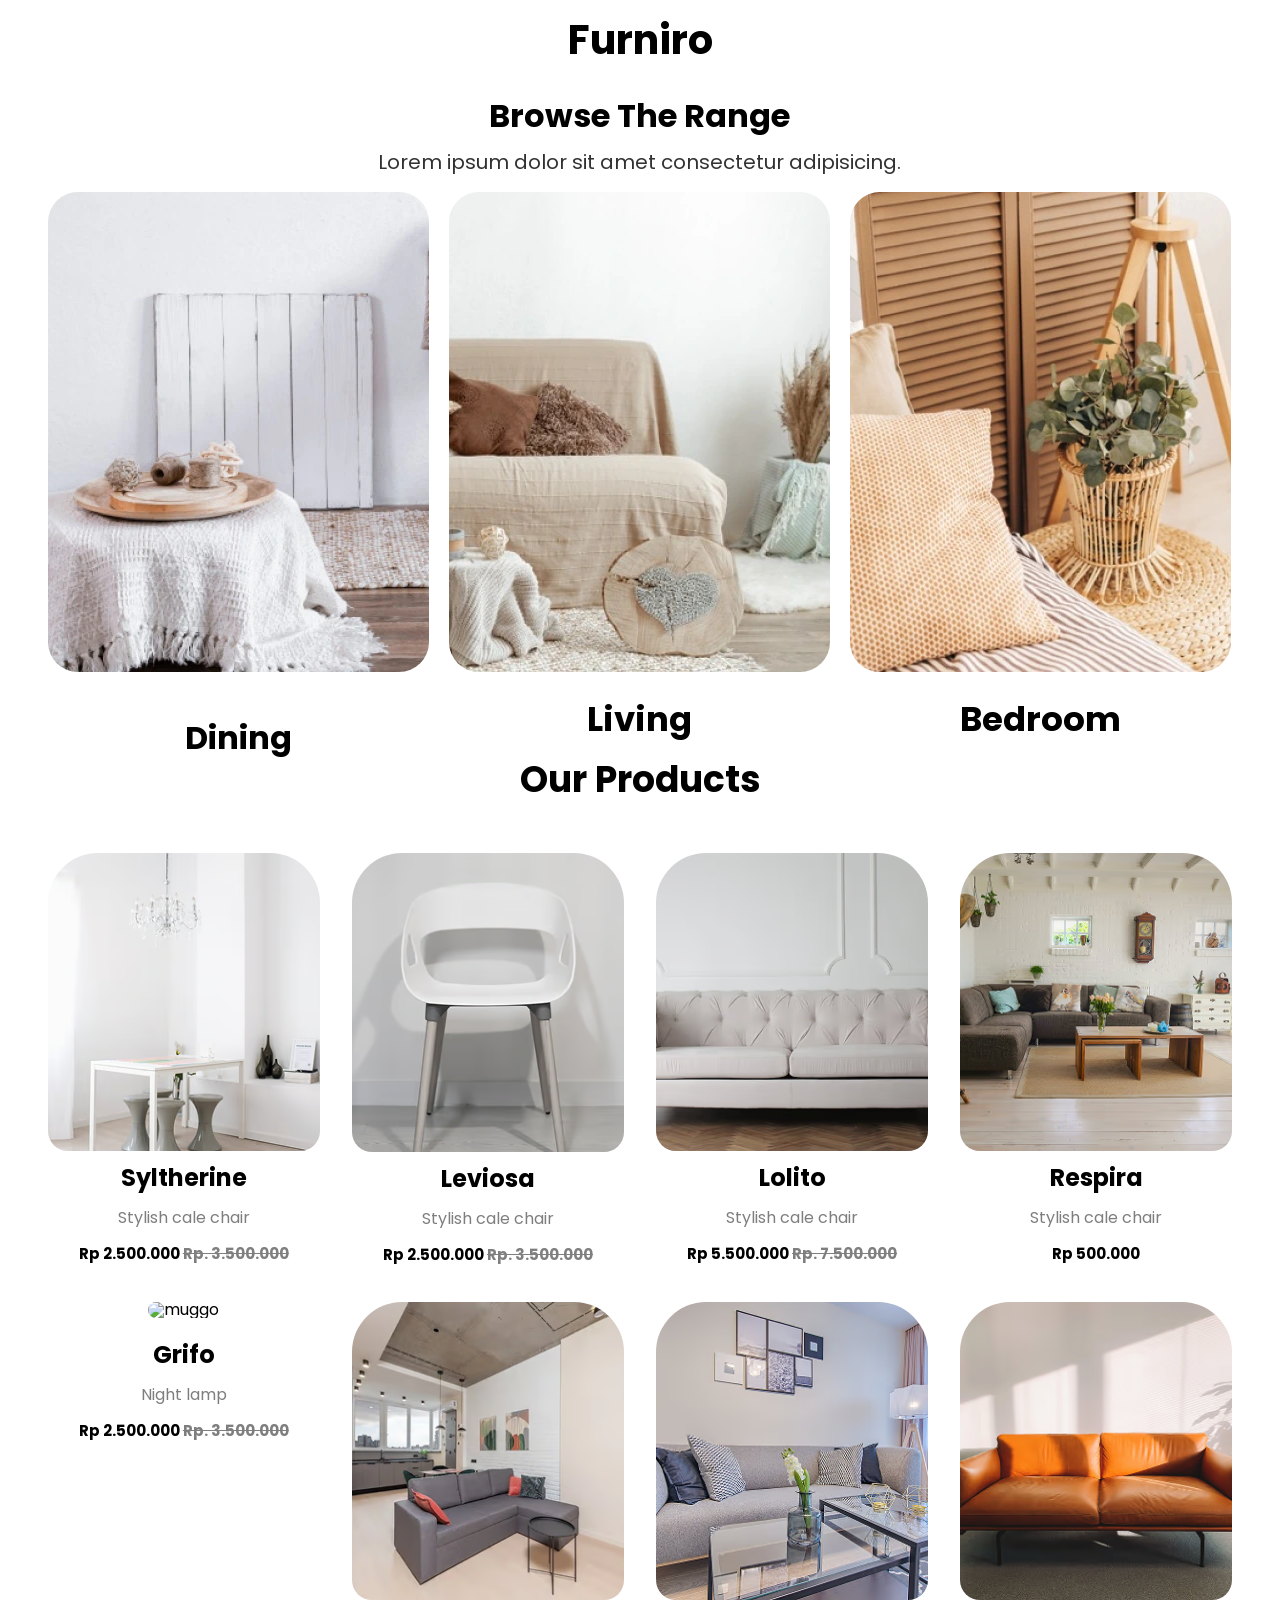
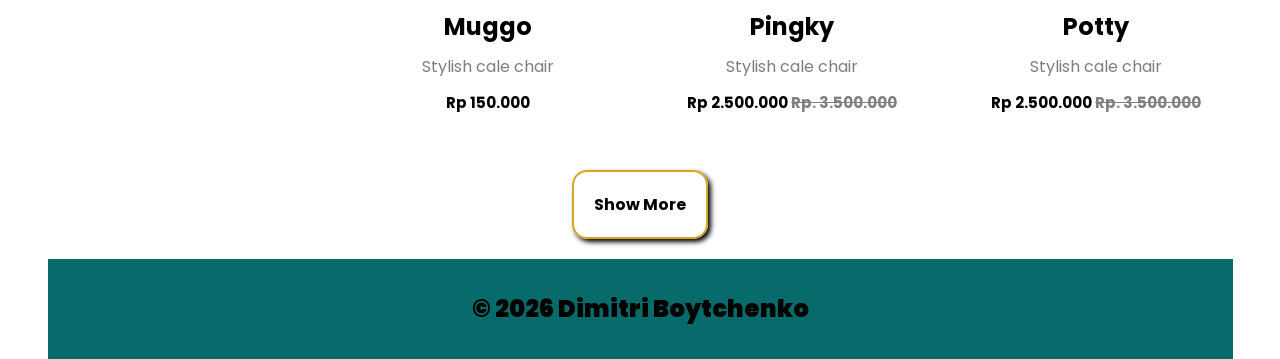
==== commit 30d3d7f9: "Update index.html" ====
--- a/lesson_13/index.html
+++ b/lesson_13/index.html
@@ -229,7 +229,7 @@
                   <p class="card__head-promo-text"></p>
                 </div>
                <img
-                  src="img/image-6.avif"
+                  src="img/image-5.avif"
                   alt="muggo"
                   class="card__head-image"
                 />
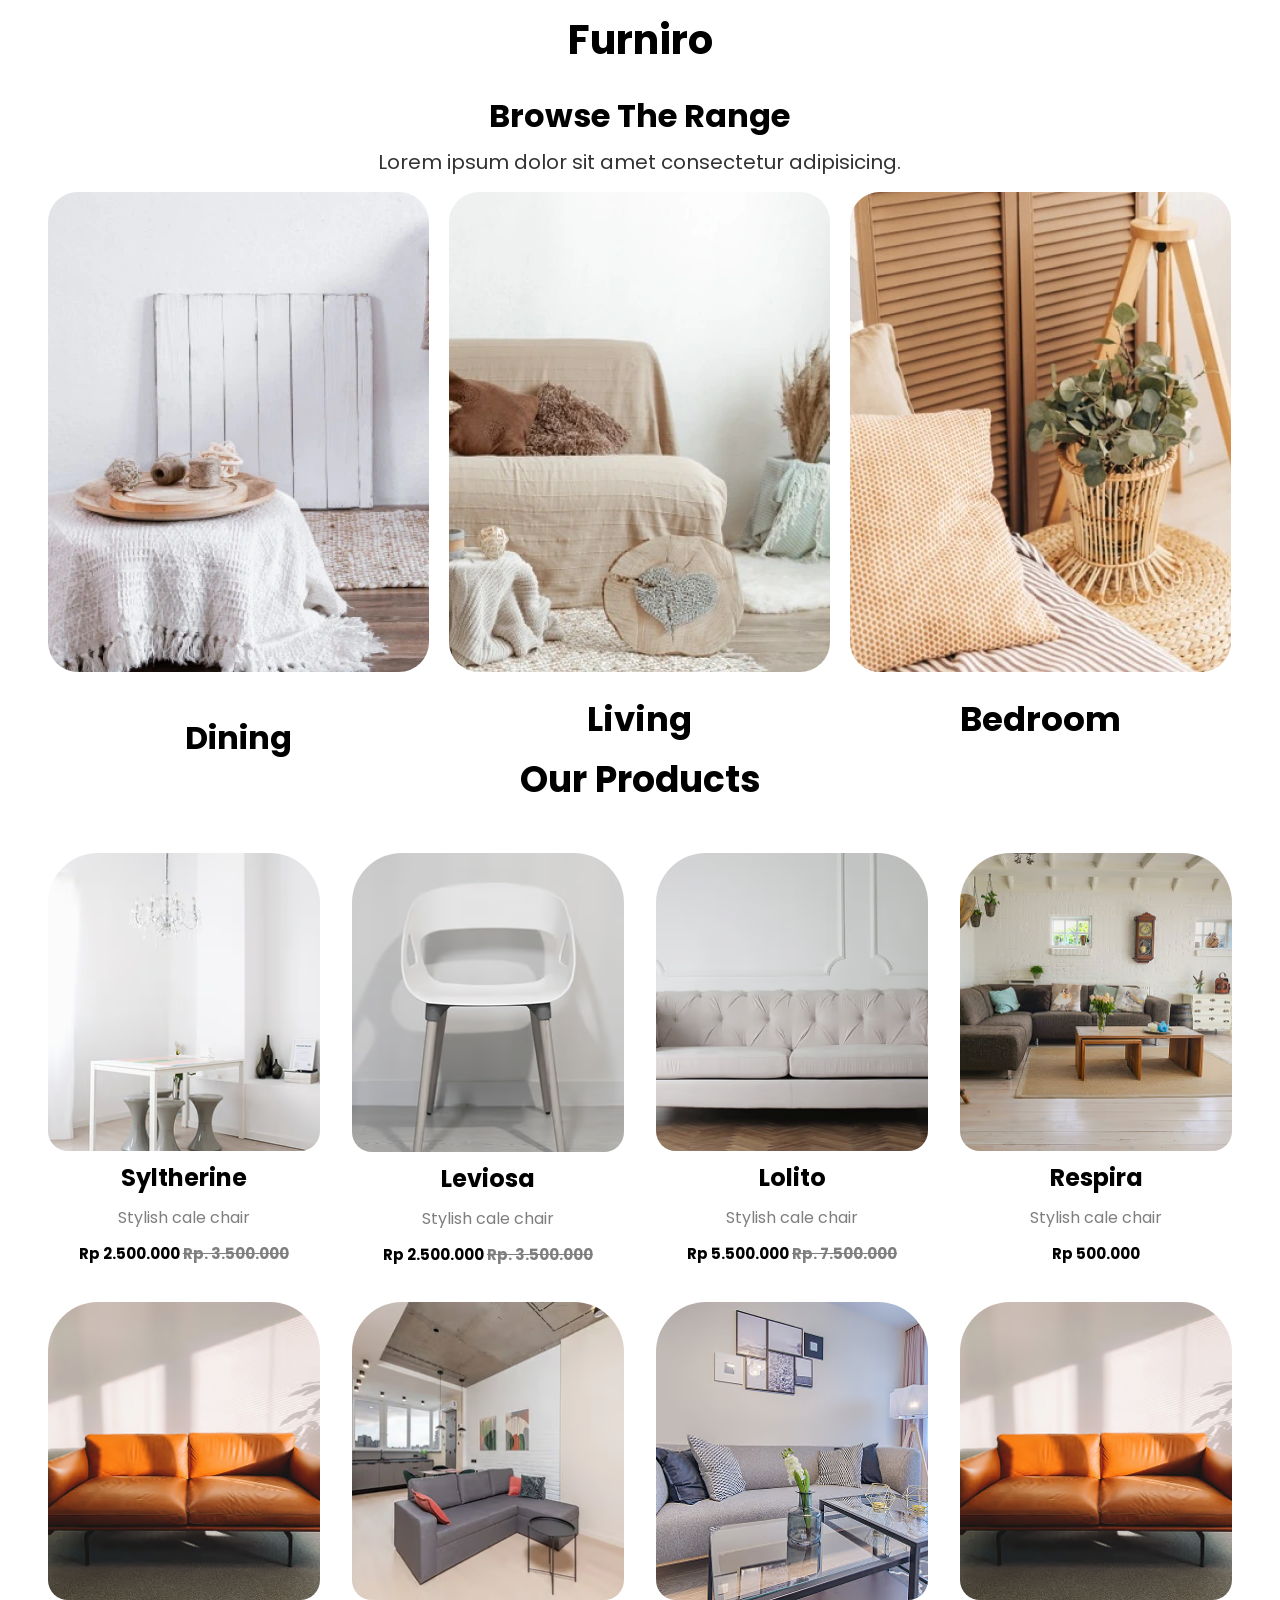
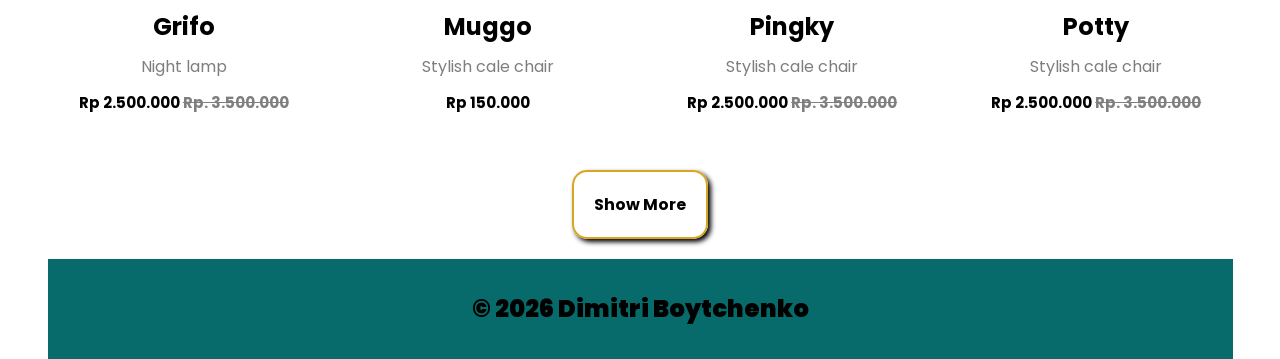
==== commit b283c448: "Update index.html" ====
--- a/lesson_13/index.html
+++ b/lesson_13/index.html
@@ -229,10 +229,11 @@
                   <p class="card__head-promo-text"></p>
                 </div>
                <img
-                  src="img/image-5.avif"
+                  src="img/image-8.avif"
                   alt="muggo"
                   class="card__head-image"
                 />
+               
               </div>
               <div class="card__body body">
                 <div class="body__title">
